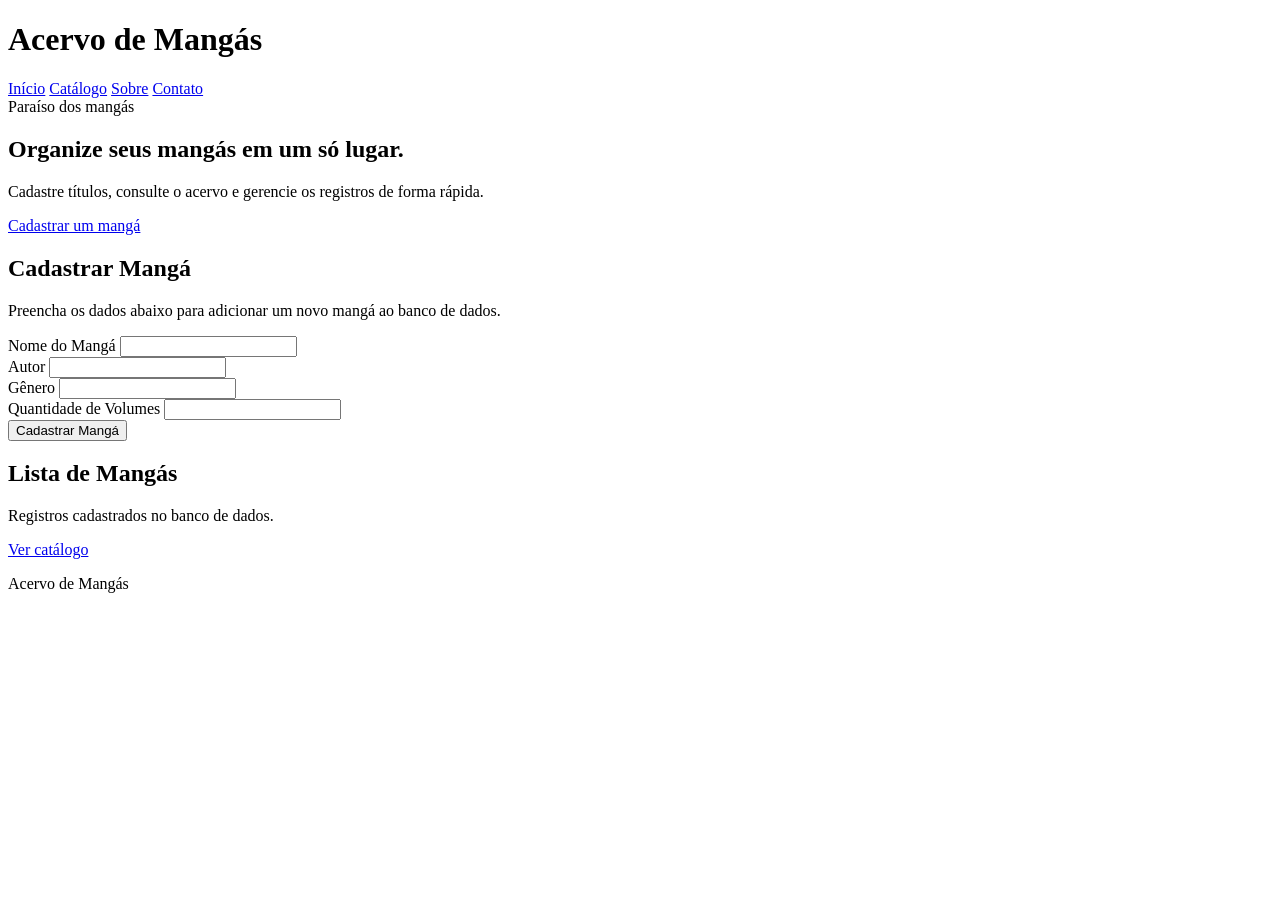
==== index.html @ 5f5a3ab3 "Add files via upload" ====
<!DOCTYPE html>
<html lang="pt-br">

<head>
    <meta charset="UTF-8">
    <!-- Faz o site se adaptar ao tamanho da tela, principalmente no celular -->
    <meta name="viewport" content="width=device-width, initial-scale=1.0">
    <title>Acervo de Mangás | Início</title>
    <link rel="stylesheet" href="css/estilo.css">
</head>

<body>
    <header>
        <div class="container cabecalho">

            <h1>Acervo de Mangás</h1>

            <nav>
                <!-- Essa classe mostra que esta na página inicial -->
                <a class="ativo" href="index.html">Início</a>
                <!-- Link para o catálogo -->
                <a href="catalogo.html">Catálogo</a>
                <!-- Link para a página sobre o projeto -->
                <a href="sobre.html">Sobre</a>
                <!-- Link para a página de contato -->
                <a href="contato.html">Contato</a>
            </nav>
        </div>
    </header>

    <main class="container">

        <!-- Apresentação inicial do site -->
        <section class="hero">
            <div>
                <!-- Pequeno texto usado como destaque -->
                <span class="etiqueta">Paraíso dos mangás</span>
                <h2>Organize seus mangás em um só lugar.</h2>
                <p>
                    Cadastre títulos, consulte o acervo e gerencie os registros de forma rápida.
                </p>
                <!-- Esse botão leva direto para a parte de cadastro -->
                <a class="botao-link" href="#cadastro">Cadastrar um mangá</a>
            </div>
        </section>

        <!-- Área onde o usuário cadastra um novo mangá -->
        <section id="cadastro" class="secao">
            <h2>Cadastrar Mangá</h2>

            <p class="texto-suave">
                Preencha os dados abaixo para adicionar um novo mangá ao banco de dados.
            </p>
            <!-- Formulário usado para cadastrar o mangá -->
            <form id="formMangas" class="formulario">

                <!-- Campo para colocar o nome -->
                <div class="campo">
                    <label for="nome">Nome do Mangá</label>

                    <!-- required impede o envio se o campo estiver vazio -->
                    <input type="text" id="nome" name="nome" required>
                </div>

                <!-- Campo para colocar o autor -->
                <div class="campo">
                    <label for="autor">Autor</label>
                    <input type="text" id="autor" name="autor" required>
                </div>
                <!-- Campo para colocar o gênero -->
                <div class="campo">
                    <label for="genero">Gênero</label>
                    <input type="text" id="genero" name="genero" required>
                </div>
                <!-- Campo para colocar a quantidade de volumes -->
                <div class="campo">
                    <label for="volumes">Quantidade de Volumes</label>

                    <!-- Aqui eu deixei o mínimo como 1 porque não faz sentido ter 0 volumes -->
                    <input type="number" id="volumes" name="volumes" min="1" required>
                </div>

                <button type="submit">Cadastrar Mangá</button>

                <!-- Aqui o JavaScript pode mostrar uma mensagem para o usuário -->
                <p id="mensagem" class="mensagem" aria-live="polite"></p>

            </form>
        </section>

        <!-- Área que mostra os mangás cadastrados -->
        <section id="listagem" class="secao">

            <div class="titulo-secao">
                <div>
                    <h2>Lista de Mangás</h2>
                    <p class="texto-suave">
                        Registros cadastrados no banco de dados.
                    </p>
                </div>

                <!-- Link para abrir a página completa do catálogo -->
                <a class="botao-secundario" href="catalogo.html">
                    Ver catálogo
                </a>
            </div>

            <div id="resultado" class="tabela-container"></div>

        </section>

    </main>

    <footer>
        <p>Acervo de Mangás</p>
    </footer>

    <script src="js/main.js"></script>

</body>
</html>
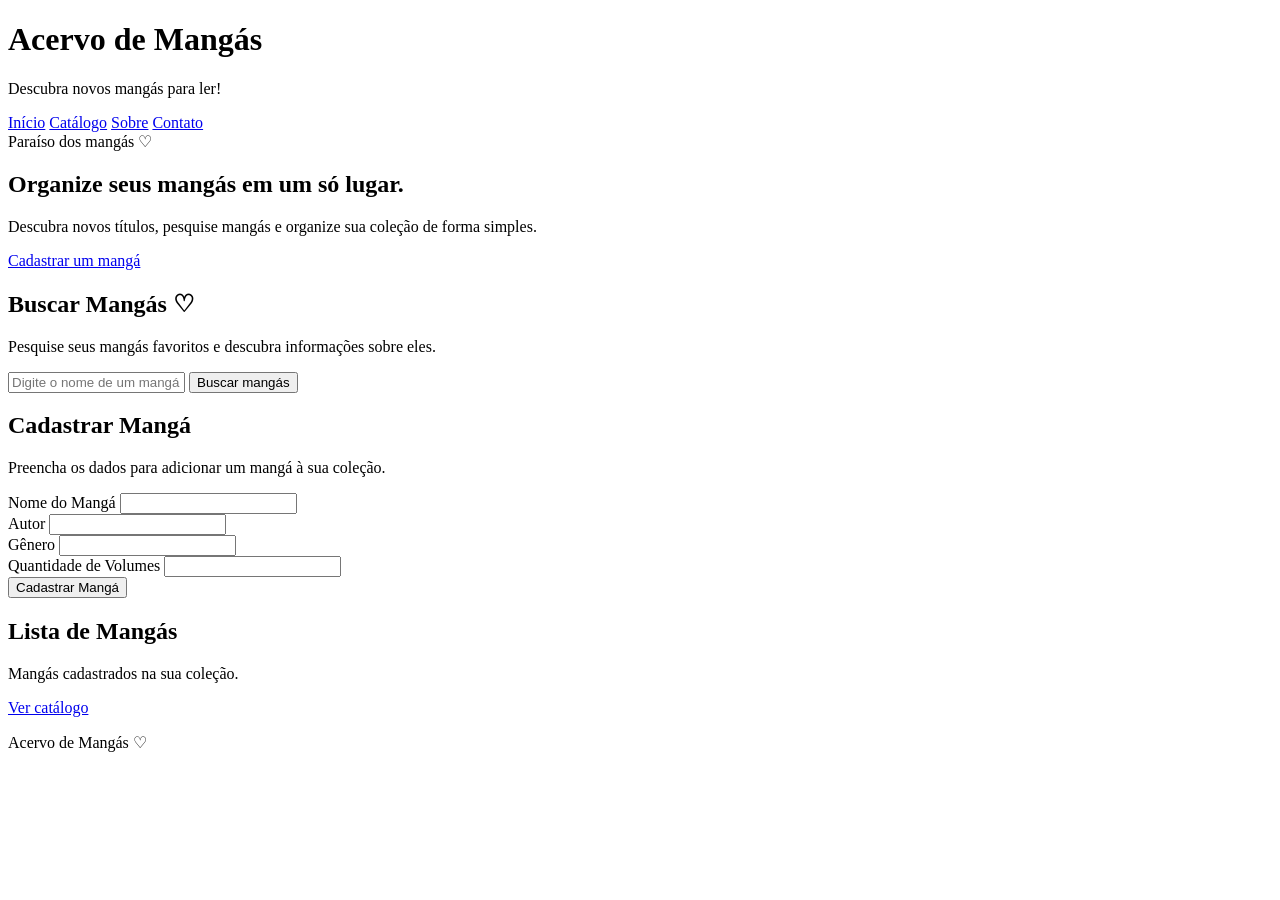
==== commit 01310f19: "Atualiza o index.html Updated the HTML structure and content for better clarity and added new sectio" ====
--- a/index.html
+++ b/index.html
@@ -1,28 +1,25 @@
+
 <!DOCTYPE html>
 <html lang="pt-br">
 
 <head>
     <meta charset="UTF-8">
-    <!-- Faz o site se adaptar ao tamanho da tela, principalmente no celular -->
     <meta name="viewport" content="width=device-width, initial-scale=1.0">
     <title>Acervo de Mangás | Início</title>
-    <link rel="stylesheet" href="css/estilo.css">
+    <link rel="stylesheet" href="css/style.css">
+    <script src="js/main.js" defer></script>
 </head>
 
 <body>
     <header>
         <div class="container cabecalho">
-
             <h1>Acervo de Mangás</h1>
+            <p>Descubra novos mangás para ler!</p>
 
             <nav>
-                <!-- Essa classe mostra que esta na página inicial -->
                 <a class="ativo" href="index.html">Início</a>
-                <!-- Link para o catálogo -->
                 <a href="catalogo.html">Catálogo</a>
-                <!-- Link para a página sobre o projeto -->
                 <a href="sobre.html">Sobre</a>
-                <!-- Link para a página de contato -->
                 <a href="contato.html">Contato</a>
             </nav>
         </div>
@@ -30,92 +27,111 @@
 
     <main class="container">
 
-        <!-- Apresentação inicial do site -->
+        <!-- Apresentação do site -->
         <section class="hero">
-            <div>
-                <!-- Pequeno texto usado como destaque -->
-                <span class="etiqueta">Paraíso dos mangás</span>
-                <h2>Organize seus mangás em um só lugar.</h2>
-                <p>
-                    Cadastre títulos, consulte o acervo e gerencie os registros de forma rápida.
-                </p>
-                <!-- Esse botão leva direto para a parte de cadastro -->
-                <a class="botao-link" href="#cadastro">Cadastrar um mangá</a>
-            </div>
+            <span class="etiqueta">Paraíso dos mangás ♡</span>
+            <h2>Organize seus mangás em um só lugar.</h2>
+            <p>
+                Descubra novos títulos, pesquise mangás e organize
+                sua coleção de forma simples.
+            </p>
+            <a class="botao-link" href="#cadastro">
+                Cadastrar um mangá
+            </a>
         </section>
 
-        <!-- Área onde o usuário cadastra um novo mangá -->
+        <!-- Busca de mangás usando API -->
+        <section id="busca" class="secao">
+            <h2>Buscar Mangás ♡</h2>
+
+            <p class="texto-suave">
+                Pesquise seus mangás favoritos e descubra
+                informações sobre eles.
+            </p>
+
+            <form id="formBusca" class="form-busca">
+                <input
+                    type="text"
+                    id="nomeManga"
+                    placeholder="Digite o nome de um mangá"
+                    required
+                >
+
+                <button type="submit" id="botaoBuscar">
+                    Buscar mangás
+                </button>
+            </form>
+
+            <p id="mensagemBusca" class="mensagem" aria-live="polite"></p>
+
+            <div id="mangas" class="grade-mangas"></div>
+        </section>
+
+        <!-- Cadastro de mangás -->
         <section id="cadastro" class="secao">
             <h2>Cadastrar Mangá</h2>
 
             <p class="texto-suave">
-                Preencha os dados abaixo para adicionar um novo mangá ao banco de dados.
+                Preencha os dados para adicionar um mangá
+                à sua coleção.
             </p>
-            <!-- Formulário usado para cadastrar o mangá -->
+
             <form id="formMangas" class="formulario">
 
-                <!-- Campo para colocar o nome -->
                 <div class="campo">
                     <label for="nome">Nome do Mangá</label>
-
-                    <!-- required impede o envio se o campo estiver vazio -->
                     <input type="text" id="nome" name="nome" required>
                 </div>
 
-                <!-- Campo para colocar o autor -->
                 <div class="campo">
                     <label for="autor">Autor</label>
                     <input type="text" id="autor" name="autor" required>
                 </div>
-                <!-- Campo para colocar o gênero -->
+
                 <div class="campo">
                     <label for="genero">Gênero</label>
                     <input type="text" id="genero" name="genero" required>
                 </div>
-                <!-- Campo para colocar a quantidade de volumes -->
+
                 <div class="campo">
                     <label for="volumes">Quantidade de Volumes</label>
-
-                    <!-- Aqui eu deixei o mínimo como 1 porque não faz sentido ter 0 volumes -->
-                    <input type="number" id="volumes" name="volumes" min="1" required>
+                    <input
+                        type="number"
+                        id="volumes"
+                        name="volumes"
+                        min="1"
+                        required
+                    >
                 </div>
 
                 <button type="submit">Cadastrar Mangá</button>
 
-                <!-- Aqui o JavaScript pode mostrar uma mensagem para o usuário -->
-                <p id="mensagem" class="mensagem" aria-live="polite"></p>
-
+                <p id="mensagemCadastro" class="mensagem" aria-live="polite"></p>
             </form>
         </section>
 
-        <!-- Área que mostra os mangás cadastrados -->
+        <!-- Lista de mangás cadastrados -->
         <section id="listagem" class="secao">
-
             <div class="titulo-secao">
                 <div>
                     <h2>Lista de Mangás</h2>
                     <p class="texto-suave">
-                        Registros cadastrados no banco de dados.
+                        Mangás cadastrados na sua coleção.
                     </p>
                 </div>
 
-                <!-- Link para abrir a página completa do catálogo -->
                 <a class="botao-secundario" href="catalogo.html">
                     Ver catálogo
                 </a>
             </div>
 
             <div id="resultado" class="tabela-container"></div>
-
         </section>
 
     </main>
 
     <footer>
-        <p>Acervo de Mangás</p>
+        <p>Acervo de Mangás ♡</p>
     </footer>
-
-    <script src="js/main.js"></script>
-
 </body>
-</html>+</html>
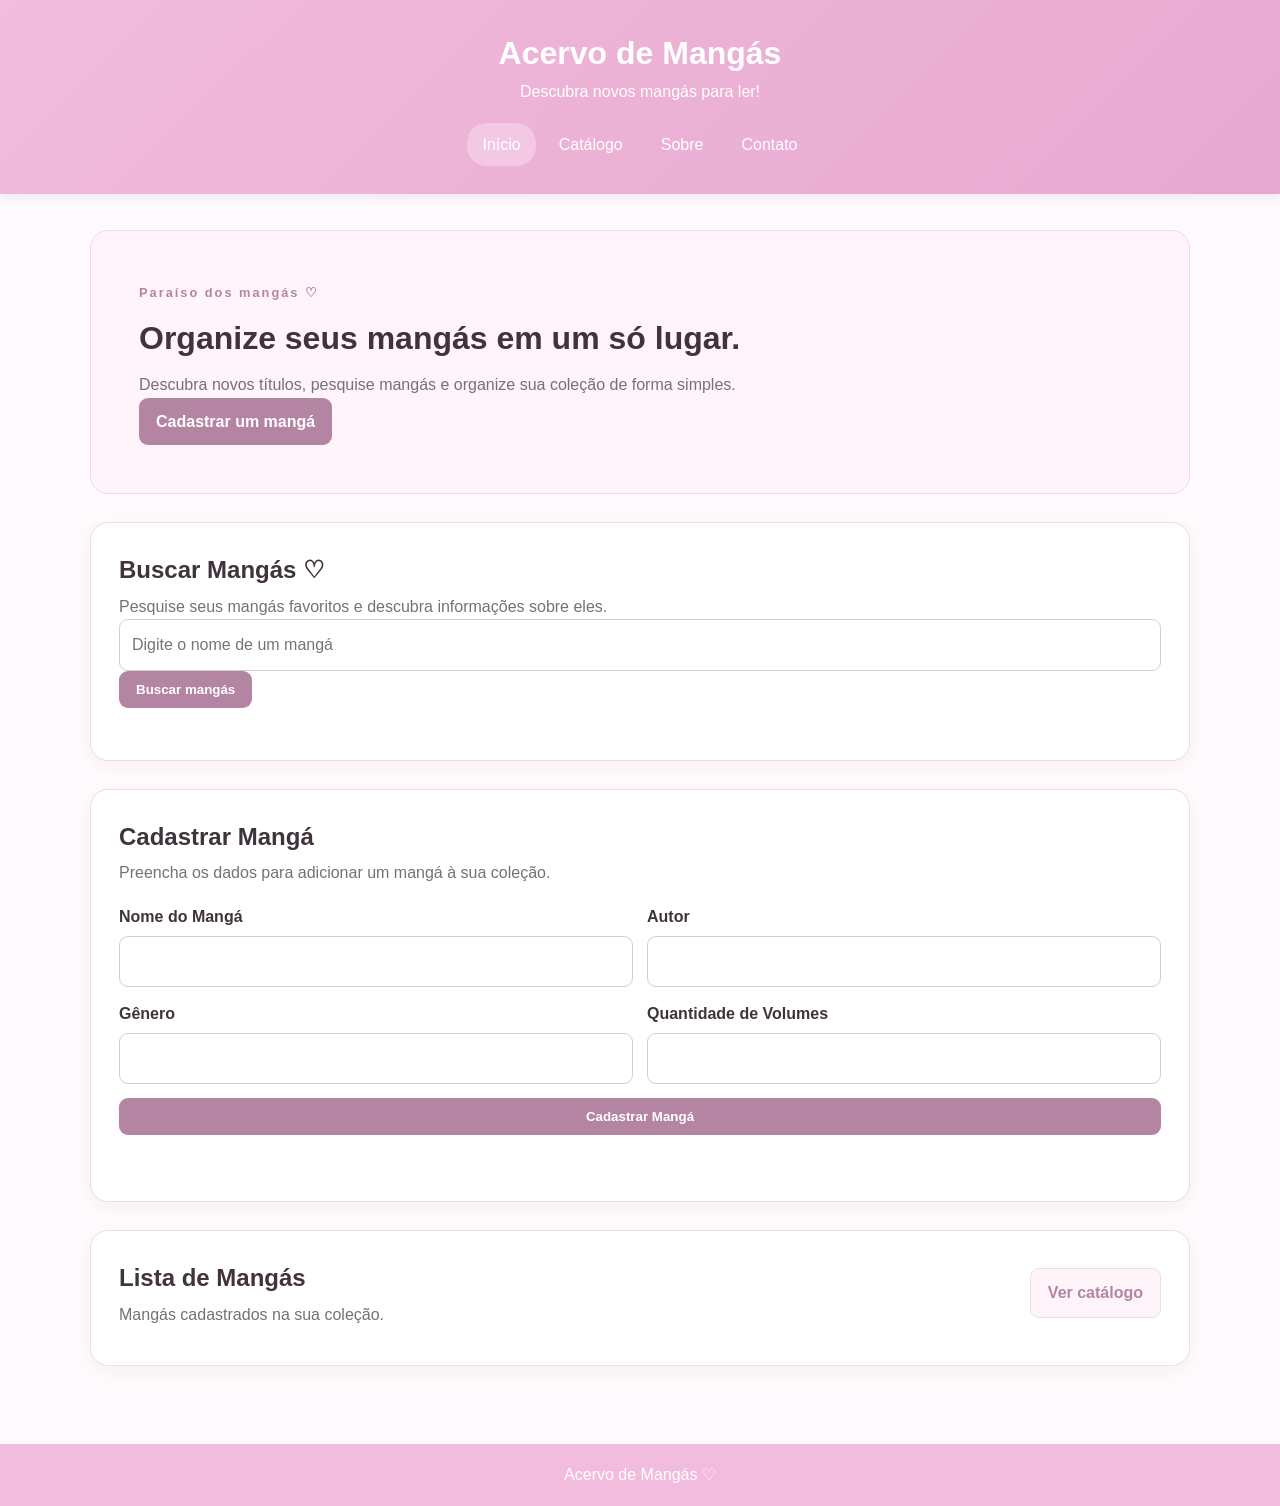
==== commit e7cf72a2: "Corrige caminho do arquivo CSS" ====
--- a/index.html
+++ b/index.html
@@ -6,7 +6,7 @@
     <meta charset="UTF-8">
     <meta name="viewport" content="width=device-width, initial-scale=1.0">
     <title>Acervo de Mangás | Início</title>
-    <link rel="stylesheet" href="css/style.css">
+    <link rel="stylesheet" href="css/estilo.css">
     <script src="js/main.js" defer></script>
 </head>
 
--- a/css/estilo.css
+++ b/css/estilo.css
@@ -0,0 +1,343 @@
+/* Reset básico */
+* {
+    margin: 0;
+    padding: 0;
+    box-sizing: border-box;
+}
+
+/* Variáveis do projeto */
+:root {
+    --rosa-principal: #f1bcdd;
+    --rosa-escuro: #b485a2;
+    --rosa-claro: #fff4fa;
+    --texto: #40343c;
+    --cinza: #777077;
+    --branco: #ffffff;
+    --borda: #eadde5;
+}
+
+body {
+    font-family: Arial, Helvetica, sans-serif;
+    background: #fffafd;
+    color: var(--texto);
+    line-height: 1.6;
+}
+
+.container {
+    width: min(1100px, 92%);
+    margin: 0 auto;
+}
+
+/* Cabeçalho */
+header {
+    background: linear-gradient(135deg, #f1bcdd, #e7a8cf);
+    color: var(--branco);
+    padding: 28px 0;
+    box-shadow: 0 3px 12px rgba(0, 0, 0, 0.08);
+}
+
+.cabecalho {
+    text-align: center;
+}
+
+header h1 {
+    font-size: 2rem;
+}
+
+.subtitulo {
+    opacity: 0.95;
+    margin-top: 2px;
+}
+
+/* Menu */
+nav {
+    display: flex;
+    justify-content: center;
+    gap: 8px;
+    flex-wrap: wrap;
+    margin-top: 18px;
+}
+
+nav a {
+    color: var(--branco);
+    text-decoration: none;
+    padding: 9px 15px;
+    border-radius: 20px;
+    transition: 0.2s;
+}
+
+nav a:hover,
+nav a.ativo {
+    background: rgba(255, 255, 255, 0.28);
+}
+
+/* Conteúdo */
+main {
+    padding: 36px 0 50px;
+}
+
+.hero,
+.pagina-intro {
+    background: var(--rosa-claro);
+    border: 1px solid var(--borda);
+    border-radius: 18px;
+    padding: 35px;
+    margin-bottom: 28px;
+}
+
+.hero h2,
+.pagina-intro h2 {
+    font-size: 2rem;
+    margin: 8px 0;
+}
+
+.hero p,
+.pagina-intro p {
+    color: var(--cinza);
+    max-width: 720px;
+}
+
+.etiqueta {
+    font-size: 0.8rem;
+    font-weight: bold;
+    letter-spacing: 2px;
+    color: var(--rosa-escuro);
+}
+
+.secao {
+    background: var(--branco);
+    border: 1px solid var(--borda);
+    border-radius: 18px;
+    padding: 28px;
+    margin-bottom: 28px;
+    box-shadow: 0 5px 20px rgba(75, 45, 65, 0.05);
+}
+
+.secao h2 {
+    margin-bottom: 4px;
+}
+
+.texto-suave {
+    color: var(--cinza);
+}
+
+.titulo-secao {
+    display: flex;
+    justify-content: space-between;
+    align-items: center;
+    gap: 15px;
+    margin-bottom: 10px;
+}
+
+/* Botões */
+button,
+.botao-link,
+.botao-secundario {
+    display: inline-block;
+    border: none;
+    border-radius: 9px;
+    padding: 11px 17px;
+    font-weight: bold;
+    cursor: pointer;
+    text-decoration: none;
+}
+
+button,
+.botao-link {
+    background: var(--rosa-escuro);
+    color: var(--branco);
+}
+
+button:hover,
+.botao-link:hover {
+    opacity: 0.88;
+}
+
+.botao-secundario {
+    background: var(--rosa-claro);
+    color: var(--rosa-escuro);
+    border: 1px solid var(--borda);
+}
+
+/* Formulários */
+.formulario {
+    display: grid;
+    gap: 14px;
+    margin-top: 18px;
+}
+
+.campo {
+    display: grid;
+    gap: 6px;
+}
+
+label {
+    font-weight: bold;
+}
+
+input,
+textarea {
+    width: 100%;
+    padding: 12px;
+    border: 1px solid #d9cbd4;
+    border-radius: 9px;
+    font: inherit;
+    color: var(--texto);
+    background: #fff;
+}
+
+input:focus,
+textarea:focus {
+    outline: 2px solid #f1bcdd;
+    border-color: var(--rosa-escuro);
+}
+
+.mensagem {
+    min-height: 24px;
+    font-weight: bold;
+}
+
+/* Tabela */
+.tabela-container {
+    overflow-x: auto;
+}
+
+table {
+    width: 100%;
+    min-width: 620px;
+    margin-top: 18px;
+    border-collapse: collapse;
+    background: var(--branco);
+}
+
+table,
+th,
+td {
+    border: 1px solid var(--borda);
+}
+
+th,
+td {
+    padding: 12px;
+    text-align: center;
+}
+
+th {
+    background: var(--rosa-claro);
+}
+
+td a {
+    color: var(--rosa-escuro);
+    font-weight: bold;
+    text-decoration: none;
+    margin: 0 4px;
+}
+
+td a:hover {
+    text-decoration: underline;
+}
+
+/* Cards */
+.grade-cards {
+    display: grid;
+    gap: 18px;
+    margin-bottom: 28px;
+}
+
+.card,
+.cartao-info {
+    background: var(--branco);
+    border: 1px solid var(--borda);
+    border-radius: 16px;
+    padding: 24px;
+    box-shadow: 0 5px 20px rgba(75, 45, 65, 0.05);
+}
+
+.card h3,
+.cartao-info h3 {
+    margin-bottom: 8px;
+}
+
+.card p,
+.cartao-info p {
+    color: var(--cinza);
+}
+
+.cartao-info {
+    margin-top: 28px;
+}
+
+.lista-tecnologias {
+    margin: 15px 0 0 20px;
+}
+
+.lista-tecnologias li {
+    margin-bottom: 8px;
+}
+
+/* Rodapé */
+footer {
+    background: var(--rosa-principal);
+    color: var(--branco);
+    text-align: center;
+    padding: 18px;
+}
+
+/* Responsividade */
+@media (min-width: 768px) {
+    .hero,
+    .pagina-intro {
+        padding: 48px;
+    }
+
+    .formulario {
+        grid-template-columns: 1fr 1fr;
+    }
+
+    .formulario button,
+    .formulario .mensagem,
+    .formulario textarea,
+    .formulario .campo:has(textarea) {
+        grid-column: 1 / -1;
+    }
+
+    .grade-cards {
+        grid-template-columns: repeat(3, 1fr);
+    }
+}
+
+@media (max-width: 600px) {
+    .titulo-secao {
+        align-items: flex-start;
+        flex-direction: column;
+    }
+
+    .hero h2,
+    .pagina-intro h2 {
+        font-size: 1.55rem;
+    }
+
+    .secao,
+    .hero,
+    .pagina-intro {
+        padding: 22px;
+    }
+}
+
+html, body {
+    height: 100%;
+}
+
+body {
+    min-height: 100vh;
+    display: flex;
+    flex-direction: column;
+}
+
+main {
+    flex: 1;
+}
+
+footer {
+    margin-top: auto;
+}
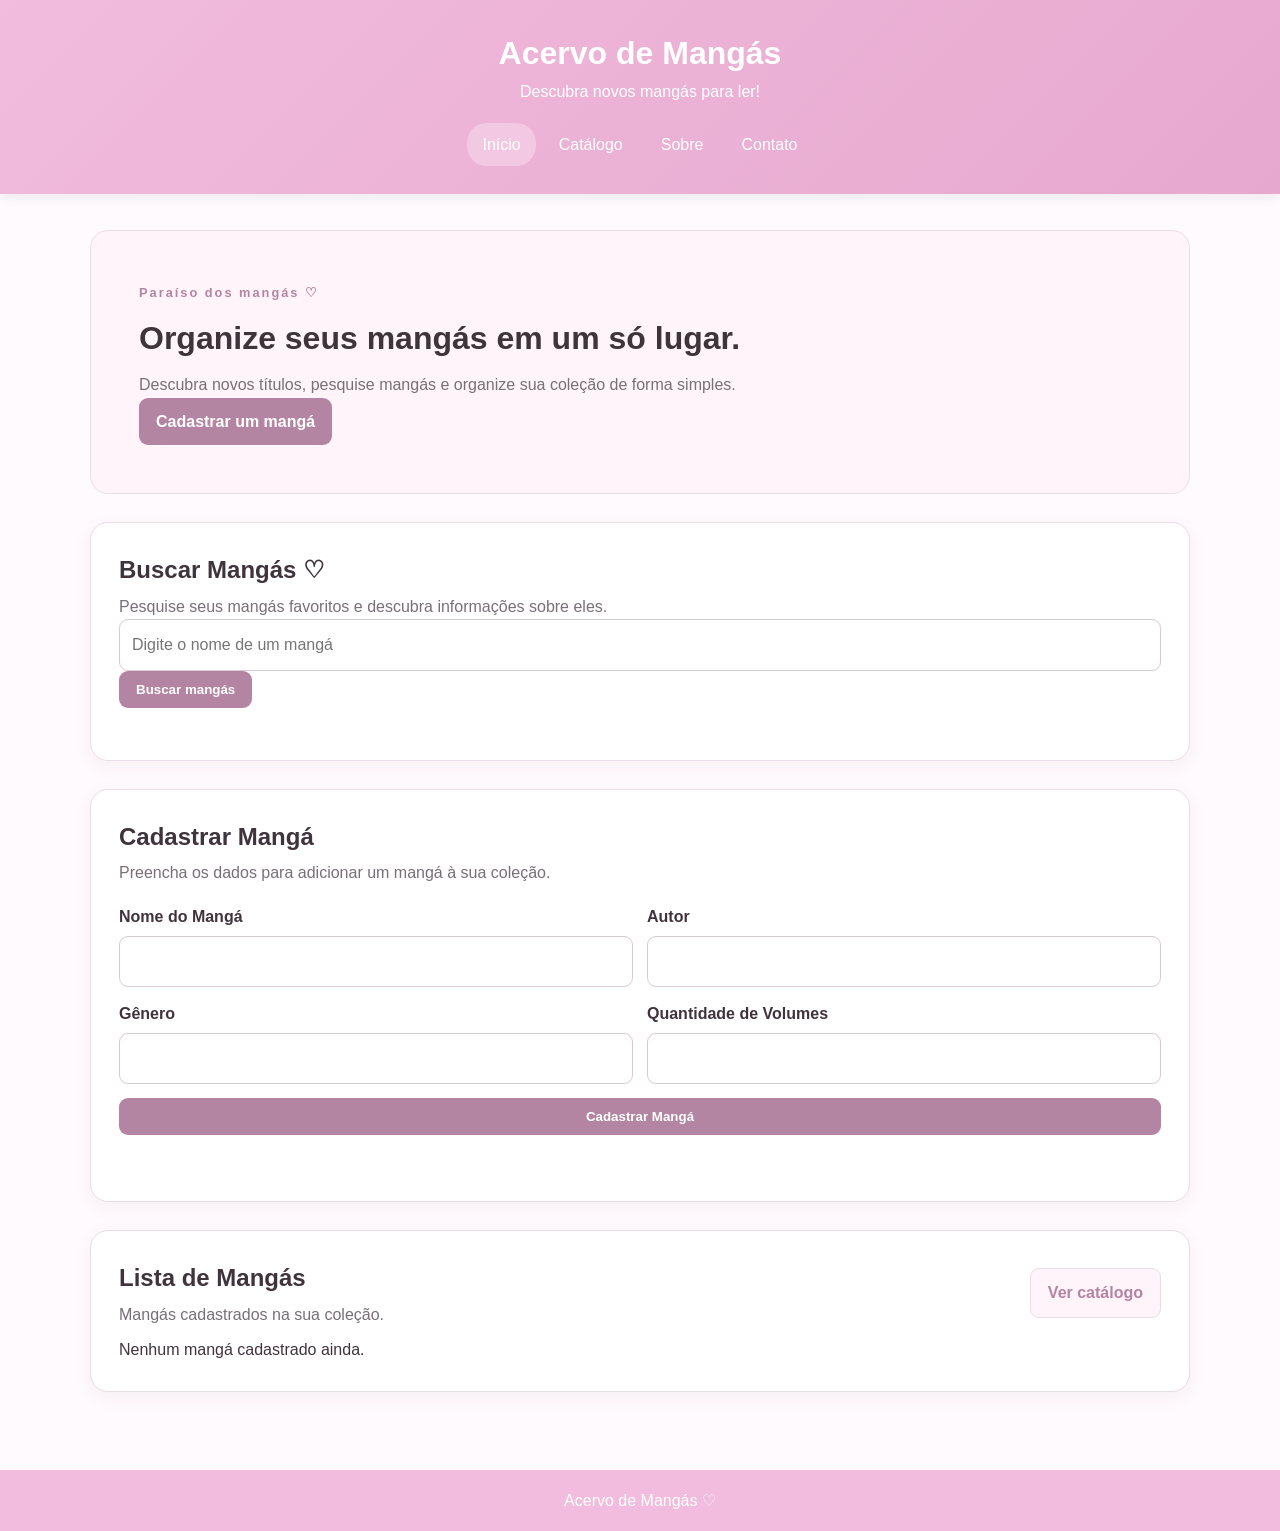
==== commit 54c4a481: "Atualiza o main.js" ====
--- a/index.html
+++ b/index.html
@@ -7,7 +7,7 @@
     <meta name="viewport" content="width=device-width, initial-scale=1.0">
     <title>Acervo de Mangás | Início</title>
     <link rel="stylesheet" href="css/estilo.css">
-    <script src="js/main.js" defer></script>
+    <script src="main.js" defer></script>
 </head>
 
 <body>
